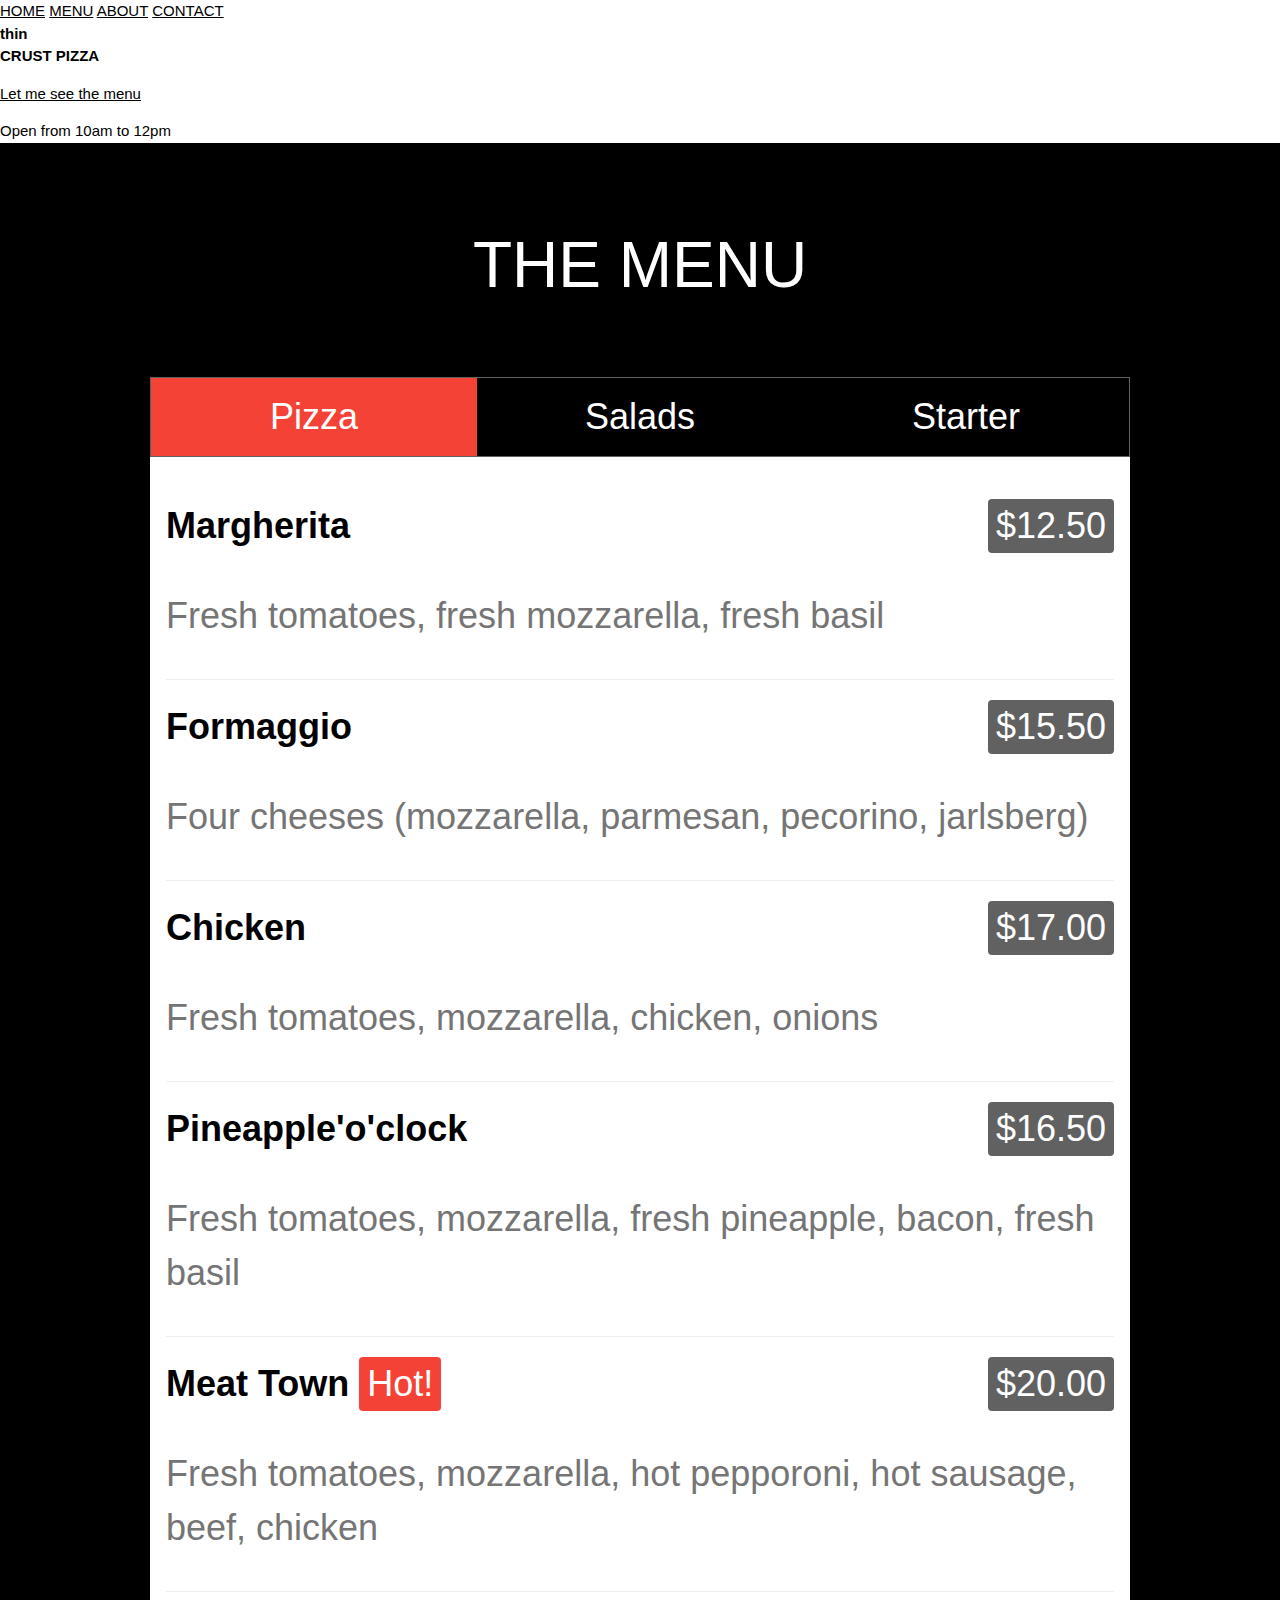
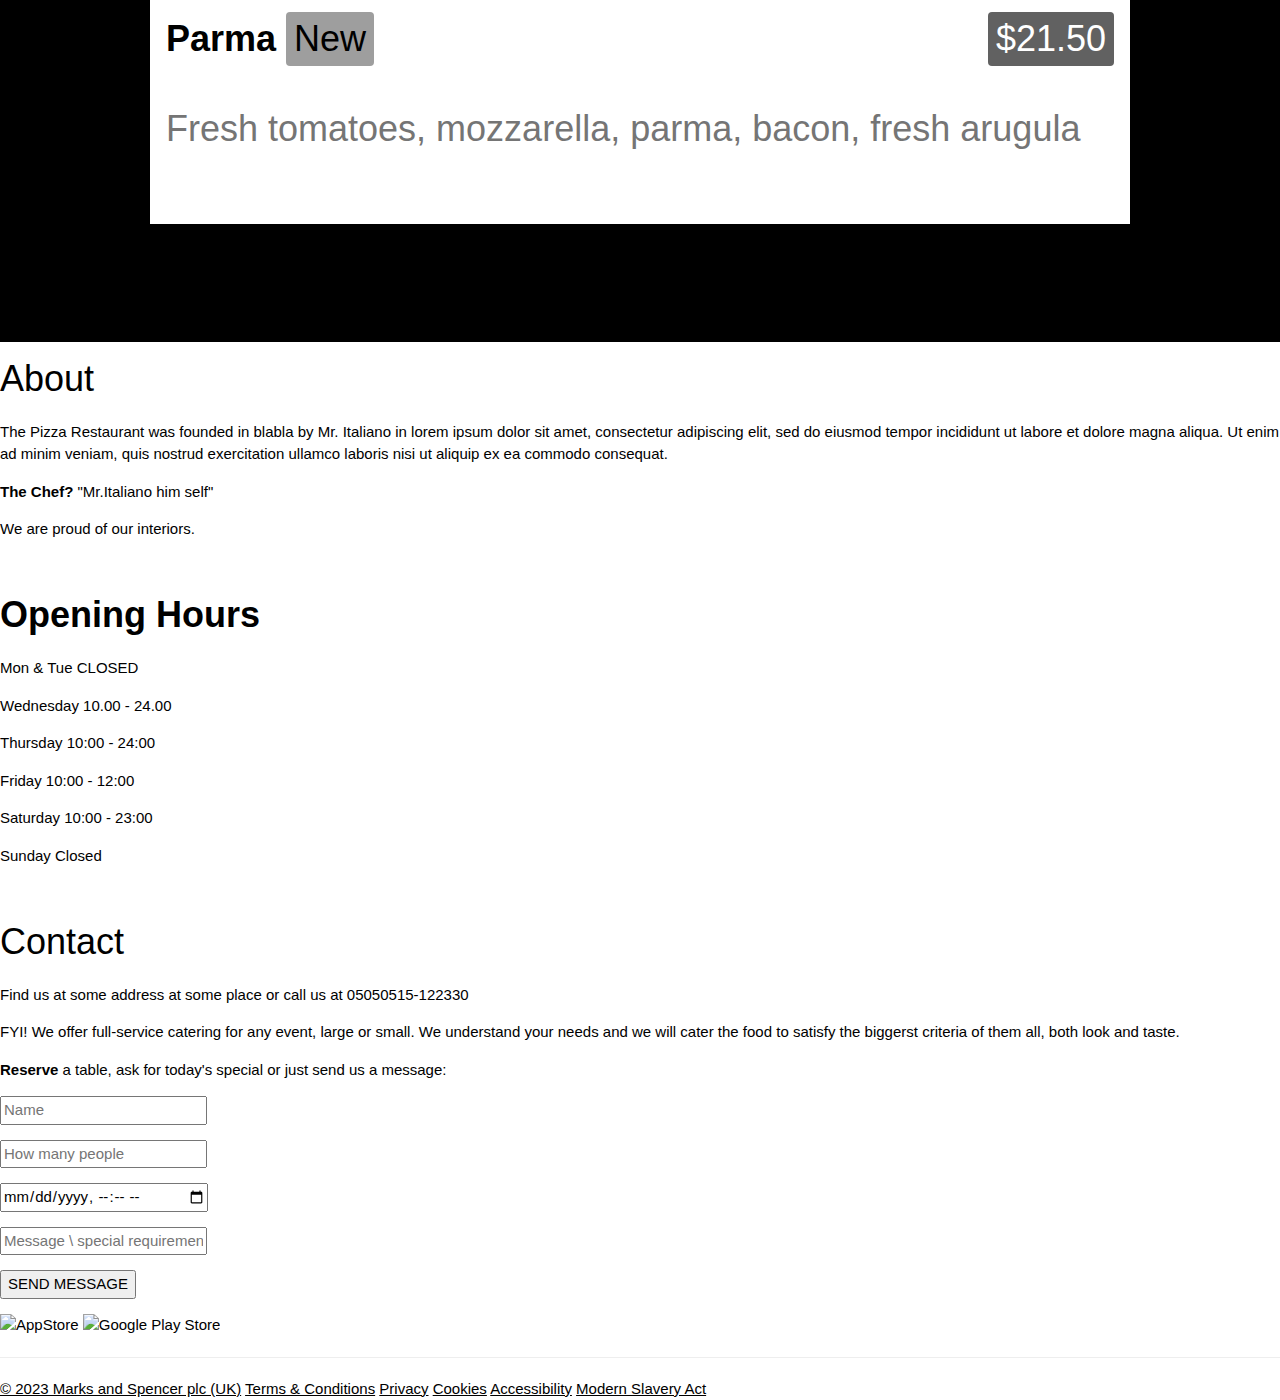
==== page/index.html @ 8e597873 "cam kết đầu tiên" ====
<!DOCTYPE html>
<html lang="en">

<head>
    <meta charset="UTF-8">
    <meta name="viewport" content="width=device-width, initial-scale=1.0">
    <link rel="stylesheet" href="style.css">
    <title>Document</title>
    <link rel="stylesheet" href="https://www.w3schools.com/w3css/4/w3.css">
    <link rel="stylesheet" href="https://cdnjs.cloudflare.com/ajax/libs/animate.css/4.1.1/animate.min.css" >
    <link rel="stylesheet" href="https://cdnjs.cloudflare.com/ajax/libs/font-awesome/6.4.2/css/all.min.css" integrity="sha512-z3gLpd7yknf1YoNbCzqRKc4qyor8gaKU1qmn+CShxbuBusANI9QpRohGBreCFkKxLhei6S9CQXFEbbKuqLg0DA==" crossorigin="anonymous" referrerpolicy="no-referrer">

</head>
  
    <script src="https://cdnjs.cloudflare.com/ajax/libs/jquery/3.7.1/jquery.min.js" integrity="sha512-v2CJ7UaYy4JwqLDIrZUI/4hqeoQieOmAZNXBeQyjo21dadnwR+8ZaIJVT8EE2iyI61OV8e6M8PP2/4hpQINQ/g==" crossorigin="anonymous" referrerpolicy="no-referrer"></script>

    <body>
        <script src="main.js"></script>
        <div class="boxs animate__animated animate__fadeInDown">
            <a href="#" class="nav_item">HOME</a>
            <a href="#menu" class="nav_item">MENU</a>
            <a href="#about" class="nav_item">ABOUT</a>
            <a href="#contact" class="nav_item">CONTACT</a>
        </div>
        <div class="box-slide">

            <div class="box-container">
                <span class="box-slide-container">
                <b>
                    thin
                    <br>
                    CRUST PIZZA
                </b>
            </span>
                <p>
                    <a href="#menu" class="box-menu">Let me see the menu</a>
                </p>
            </div>
            <div class="time-open">
                <span class="time">Open from 10am to 12pm</span>
            </div>

        </div>

        <div class="container">
            <div class="w3-container w3-black w3-padding-64 w3-xxlarge" id="menu">
                <div class="w3-content">

                    <h1 class="w3-center w3-jumbo" style="margin-bottom:64px">THE MENU</h1>
                    <div class="w3-row w3-center w3-border w3-border-dark-grey">
                        <a href="javascript:void(0)" onclick="openMenu(event, 'Pizza');" id="myLink">
                            <div class="w3-col s4 tablink w3-padding-large w3-hover-red w3-red">Pizza</div>
                        </a>
                        <a href="javascript:void(0)" onclick="openMenu(event, 'Pasta');">
                            <div class="w3-col s4 tablink w3-padding-large w3-hover-red">Salads</div>
                        </a>
                        <a href="javascript:void(0)" onclick="openMenu(event, 'Starter');">
                            <div class="w3-col s4 tablink w3-padding-large w3-hover-red">Starter</div>
                        </a>
                    </div>

                    <div id="Pizza" class="w3-container menu w3-padding-32 w3-white" style="display: block;">
                        <h1><b>Margherita</b> <span class="w3-right w3-tag w3-dark-grey w3-round">$12.50</span></h1>
                        <p class="w3-text-grey">Fresh tomatoes, fresh mozzarella, fresh basil</p>
                        <hr>

                        <h1><b>Formaggio</b> <span class="w3-right w3-tag w3-dark-grey w3-round">$15.50</span></h1>
                        <p class="w3-text-grey">Four cheeses (mozzarella, parmesan, pecorino, jarlsberg)</p>
                        <hr>

                        <h1><b>Chicken</b> <span class="w3-right w3-tag w3-dark-grey w3-round">$17.00</span></h1>
                        <p class="w3-text-grey">Fresh tomatoes, mozzarella, chicken, onions</p>
                        <hr>

                        <h1><b>Pineapple'o'clock</b> <span class="w3-right w3-tag w3-dark-grey w3-round">$16.50</span></h1>
                        <p class="w3-text-grey">Fresh tomatoes, mozzarella, fresh pineapple, bacon, fresh basil</p>
                        <hr>

                        <h1><b>Meat Town</b> <span class="w3-tag w3-red w3-round">Hot!</span><span class="w3-right w3-tag w3-dark-grey w3-round">$20.00</span></h1>
                        <p class="w3-text-grey">Fresh tomatoes, mozzarella, hot pepporoni, hot sausage, beef, chicken</p>
                        <hr>

                        <h1><b>Parma</b> <span class="w3-tag w3-grey w3-round">New</span><span class="w3-right w3-tag w3-dark-grey w3-round">$21.50</span></h1>
                        <p class="w3-text-grey">Fresh tomatoes, mozzarella, parma, bacon, fresh arugula</p>
                    </div>

                    <div id="Pasta" class="w3-container menu w3-padding-32 w3-white" style="display: none;">
                        <h1><b>Lasagna</b> <span class="w3-tag w3-grey w3-round">Popular</span> <span class="w3-right w3-tag w3-dark-grey w3-round">$13.50</span></h1>
                        <p class="w3-text-grey">Special sauce, mozzarella, parmesan, ground beef</p>
                        <hr>

                        <h1><b>Ravioli</b> <span class="w3-right w3-tag w3-dark-grey w3-round">$14.50</span></h1>
                        <p class="w3-text-grey">Ravioli filled with cheese</p>
                        <hr>

                        <h1><b>Spaghetti Classica</b> <span class="w3-right w3-tag w3-dark-grey w3-round">$11.00</span></h1>
                        <p class="w3-text-grey">Fresh tomatoes, onions, ground beef</p>
                        <hr>

                        <h1><b>Seafood pasta</b> <span class="w3-right w3-tag w3-dark-grey w3-round">$25.50</span></h1>
                        <p class="w3-text-grey">Salmon, shrimp, lobster, garlic</p>
                    </div>


                    <div id="Starter" class="w3-container menu w3-padding-32 w3-white" style="display: none;">
                        <h1><b>Today's Soup</b> <span class="w3-tag w3-grey w3-round">Seasonal</span><span class="w3-right w3-tag w3-dark-grey w3-round">$5.50</span></h1>
                        <p class="w3-text-grey">Ask the waiter</p>
                        <hr>

                        <h1><b>Bruschetta</b> <span class="w3-right w3-tag w3-dark-grey w3-round">$8.50</span></h1>
                        <p class="w3-text-grey">Bread with pesto, tomatoes, onion, garlic</p>
                        <hr>

                        <h1><b>Garlic bread</b> <span class="w3-right w3-tag w3-dark-grey w3-round">$9.50</span></h1>
                        <p class="w3-text-grey">Grilled ciabatta, garlic butter, onions</p>
                        <hr>

                        <h1><b>Tomozzarella</b> <span class="w3-right w3-tag w3-dark-grey w3-round">$10.50</span></h1>
                        <p class="w3-text-grey">Tomatoes and mozzarella</p>
                    </div><br>

                </div>
            </div>
        </div>
        <div class="about-container">
            <div class="box-about">
                <h1 class="about">About</h1>
                <p>
                    The Pizza Restaurant was founded in blabla by Mr. Italiano in lorem ipsum dolor sit amet, consectetur adipiscing elit, sed do eiusmod tempor incididunt ut labore et dolore magna aliqua. Ut enim ad minim veniam, quis nostrud exercitation ullamco laboris
                    nisi ut aliquip ex ea commodo consequat.
                </p>
                <p>
                    <strong>The Chef?</strong> "Mr.Italiano him self"
                    <img src="./chef.jpg" class="chef" alt="">
                </p>
                <p>We are proud of our interiors.</p>
                <img src="./onepage_restaurant.jpg" class="onepage" alt="">

                <h1>
                    <b>Opening Hours</b>
                </h1>
                <div class="open-container">
                    <div class="box-open">
                        <p>Mon &amp; Tue CLOSED</p>
                        <p>Wednesday 10.00 - 24.00</p>
                        <p>Thursday 10:00 - 24:00</p>
                    </div>
                    <div class="box-open">
                        <p>Friday 10:00 - 12:00</p>
                        <p>Saturday 10:00 - 23:00</p>
                        <p>Sunday Closed</p>
                    </div>
                </div>
            </div>
        </div>
        <img src="./map.jpg" class="map" alt="">
        <div class="contect" id="contact">
            <div class="box-contect">
                <h1 class="contect-container">Contact</h1>
                <p>Find us at some address at some place or call us at 05050515-122330</p>
                <p>
                    <span class="fyi">FYI!</span> We offer full-service catering for any event, large or small. We understand your needs and we will cater the food to satisfy the biggerst criteria of them all, both look and taste.
                </p>
                <p class="reserve">
                    <strong>Reserve</strong> a table, ask for today's special or just send us a message:
                </p>
                <form action="/action_page.php" target="_blank">
                    <p>
                        <input type="text" placeholder="Name" class="information" required name="Name">
                    </p>
                    <p>
                        <input type="number" placeholder="How many people" class="information" required name=".People">
                    </p>
                    <p>
                        <input type="datetime-local" placeholder="Date and time" class="information" required name="date" valune="2020-11-16T20:00">
                    </p>
                    <p>
                        <input type="text" placeholder="Message \ special requirements" class="information" required name="message">
                    </p>
                    <p>
                        <button class="send">SEND MESSAGE</button>
                    </p>

                </form>
            </div>
        </div>
        <div class="footer">
            <div class="footer-top">
                <div class="footer-social">
                    <a href="" class="facebook"><i class="fa-brands fa-facebook-f"></i></a>
                    <a href="" class="twitter"><i class="fa-brands fa-twitter"></i></a>
                    <a href="" class="pinterest"><i class="fa-brands fa-pinterest-p"></i></a>
                    <a href="" class="youtobe"><i class="fa-brands fa-youtube"></i></a>
                    <a href="" class="instargram"><i class="fa-brands fa-instagram"></i></a>
                </div>
                <div class="footer-app">
                    <img loading="lazy" src="https://images.ctfassets.net/prxuf37q3ta2/3rpUtgtonoCrv8PAUf7ytj/44ed2c688722f50d1f9f2c295fb25d06/App-Store.svg" alt="AppStore" width="136" height="40" class="css-4zleql exepuqb0">
                    <img loading="lazy" src="https://images.ctfassets.net/prxuf37q3ta2/6I7ZeDpWu8FChWR1jBsfFL/52bd9fadb3fe09c462d5479673eb76bb/GooglePlay-Store.svg" alt="Google Play Store" width="136" height="40" class="css-4zleql exepuqb0">
                </div>

            </div>
            <hr />
            <div class="footer-bottom">
                <a class="footer-bottom__item" href="">© 2023 Marks and Spencer plc (UK)</a>
                <a class="footer-bottom__item" href="">Terms & Conditions</a>
                <a class="footer-bottom__item" href="">Privacy</a>
                <a class="footer-bottom__item" href="">Cookies</a>
                <a class="footer-bottom__item" href="">Accessibility</a>
                <a class="footer-bottom__item" href="">Modern Slavery Act</a>

            </div>

        </div>

        <a id="button"></a>
    </body>

    <script src="https://cdnjs.cloudflare.com/ajax/libs/jquery/3.7.1/jquery.min.js" integrity="sha512-v2CJ7UaYy4JwqLDIrZUI/4hqeoQieOmAZNXBeQyjo21dadnwR+8ZaIJVT8EE2iyI61OV8e6M8PP2/4hpQINQ/g==" crossorigin="anonymous" referrerpolicy="no-referrer"></script>
    <script src="./main.js"></script>

</html>
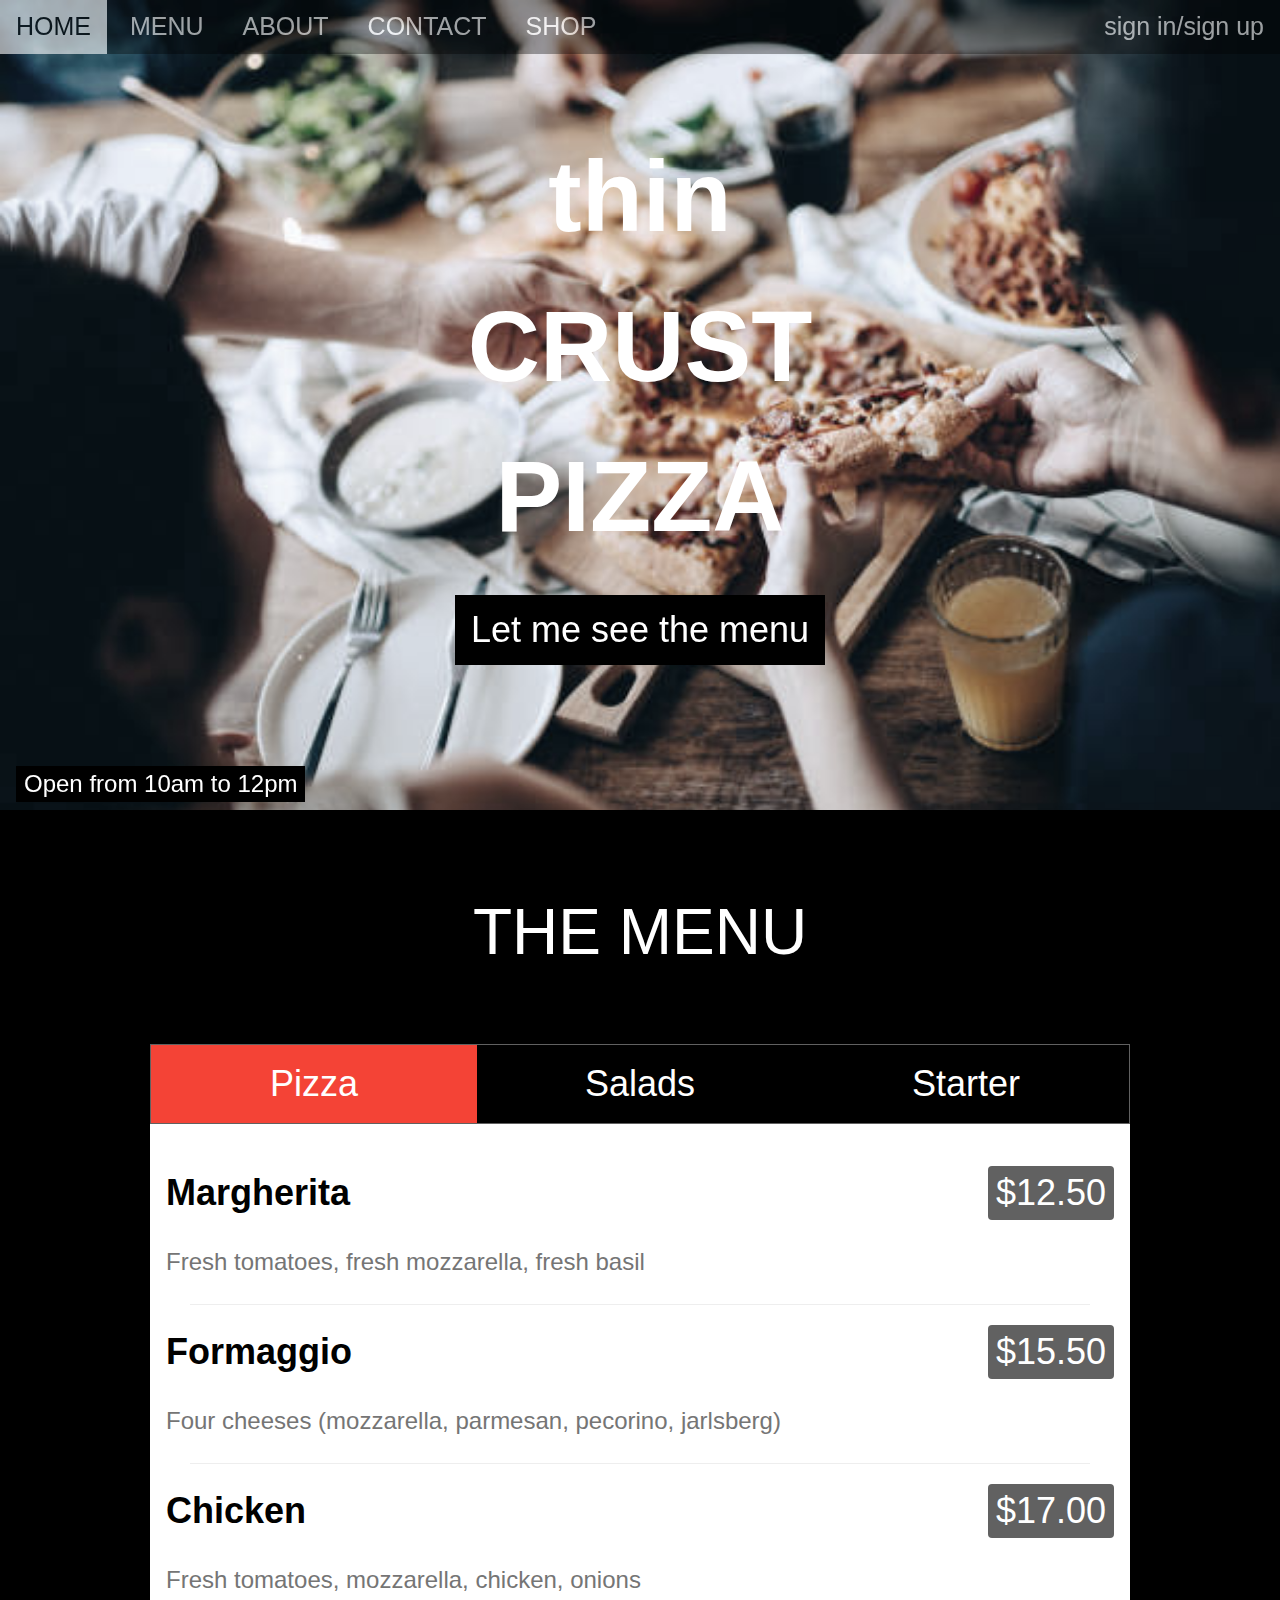
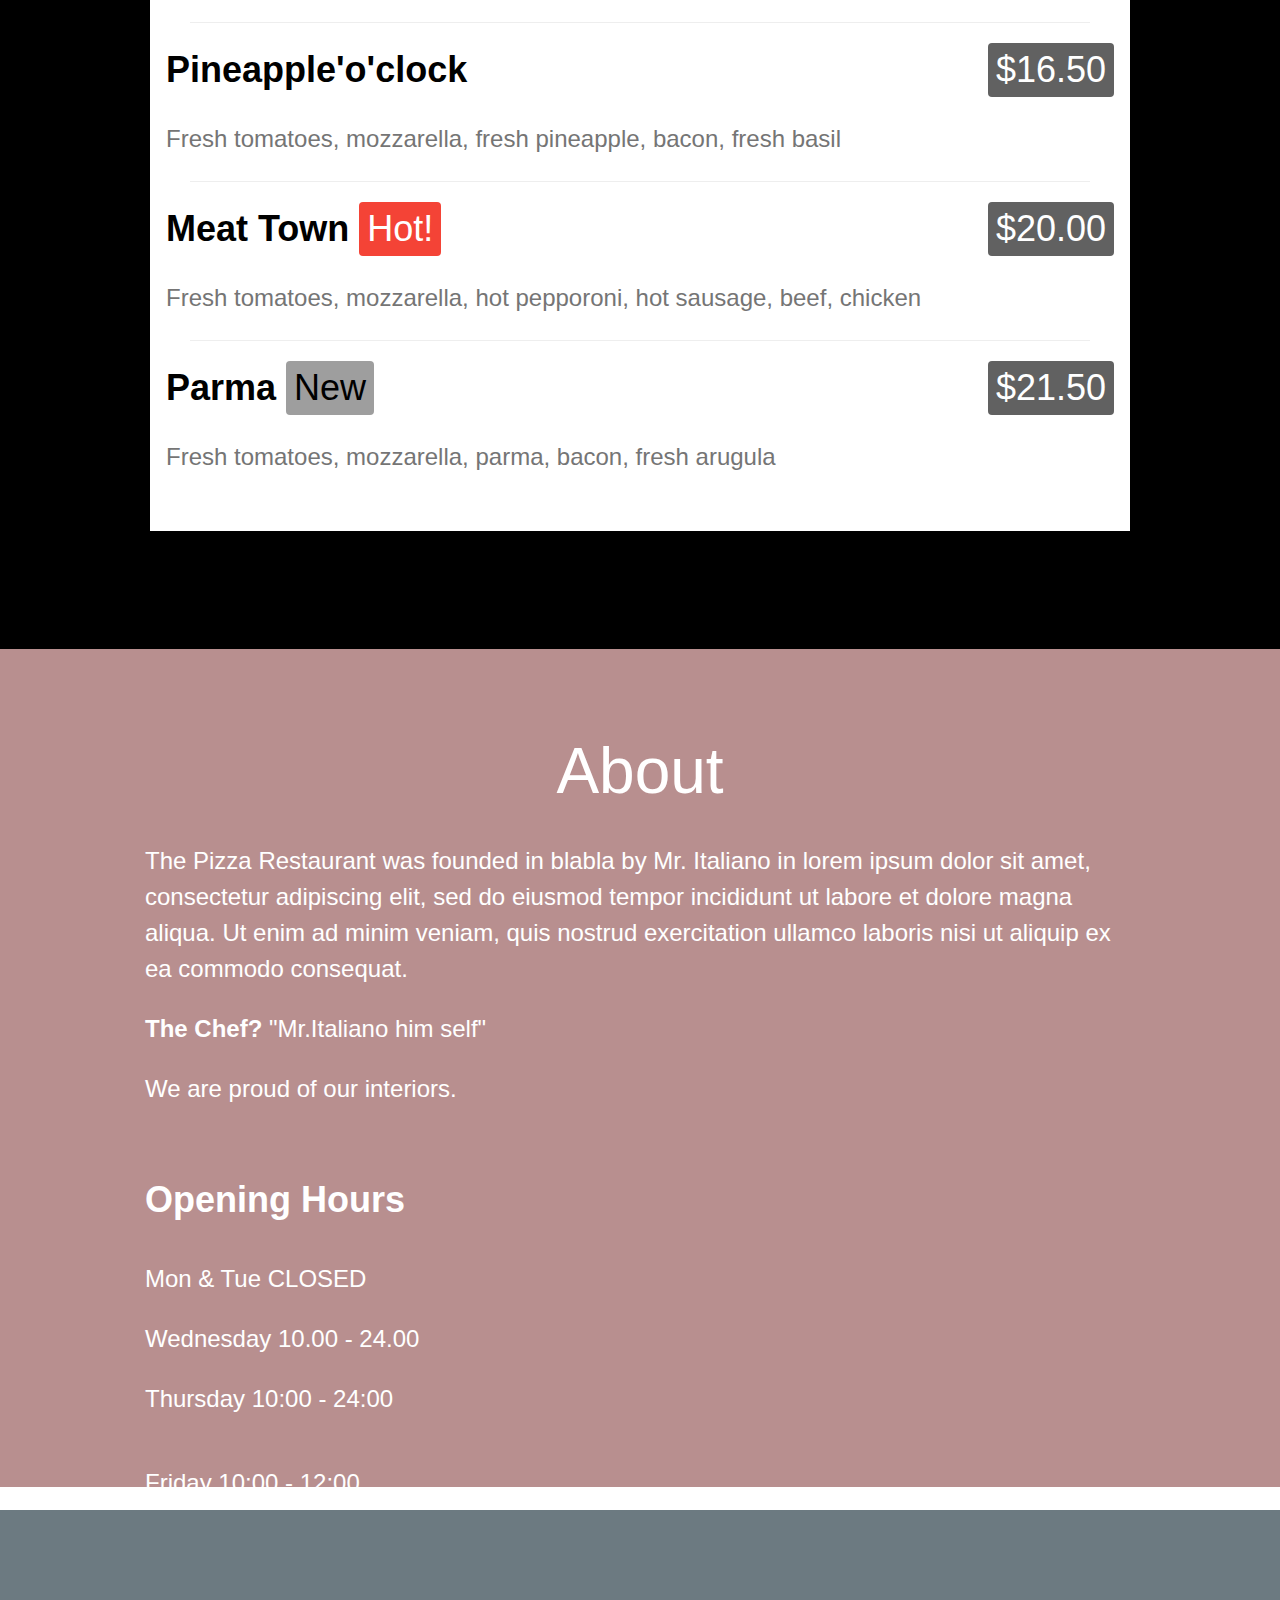
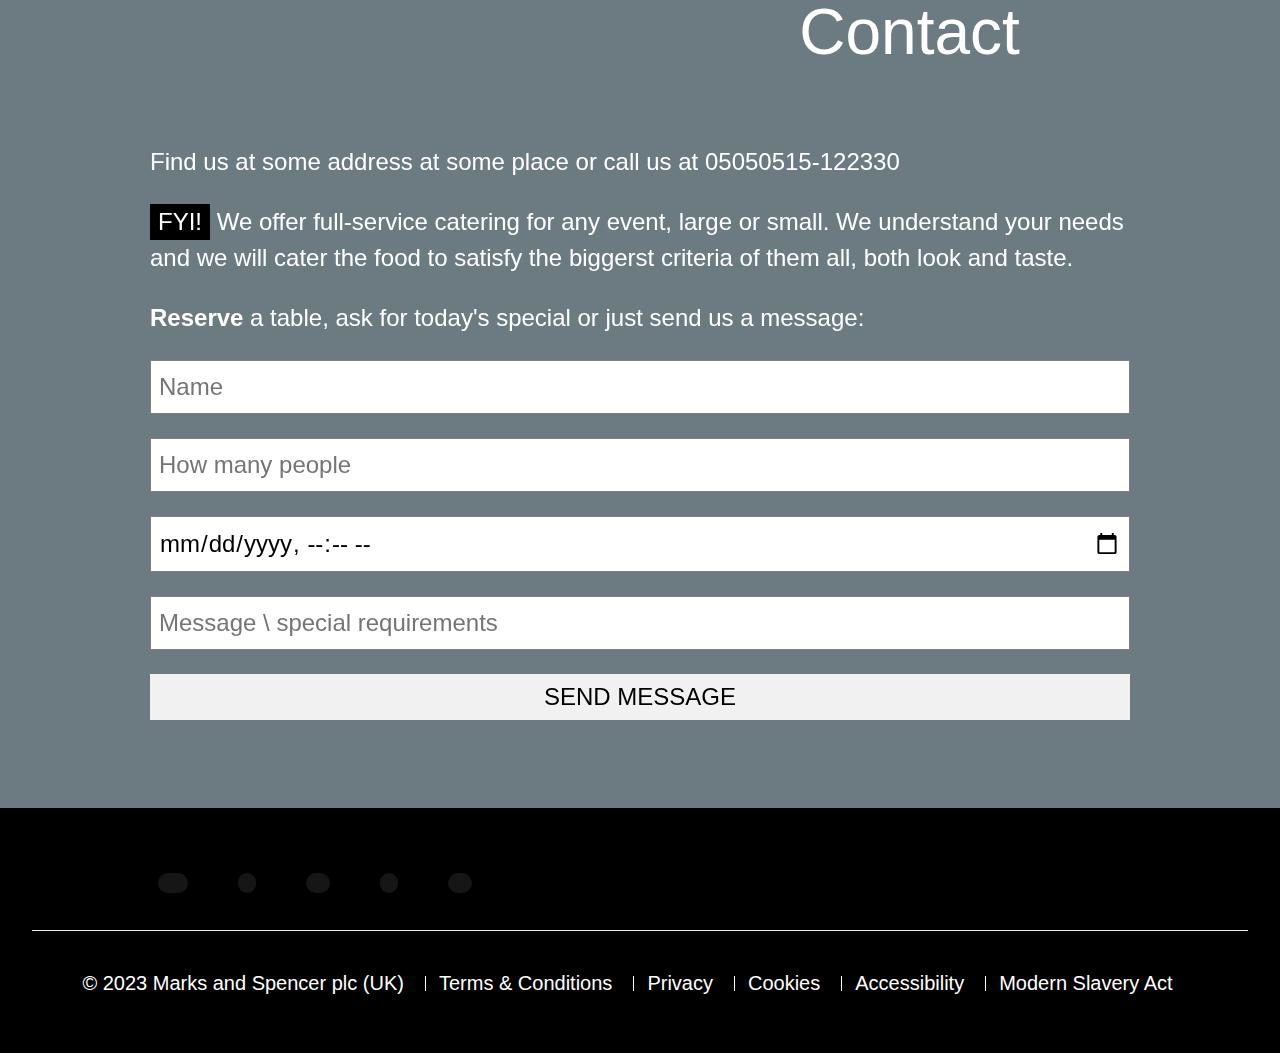
==== commit 9dec8ba1: "first-commit" ====
--- a/page/index.html
+++ b/page/index.html
@@ -4,218 +4,247 @@
 <head>
     <meta charset="UTF-8">
     <meta name="viewport" content="width=device-width, initial-scale=1.0">
-    <link rel="stylesheet" href="style.css">
+    <link rel="stylesheet" href="../css/style.css">
     <title>Document</title>
     <link rel="stylesheet" href="https://www.w3schools.com/w3css/4/w3.css">
-    <link rel="stylesheet" href="https://cdnjs.cloudflare.com/ajax/libs/animate.css/4.1.1/animate.min.css" >
-    <link rel="stylesheet" href="https://cdnjs.cloudflare.com/ajax/libs/font-awesome/6.4.2/css/all.min.css" integrity="sha512-z3gLpd7yknf1YoNbCzqRKc4qyor8gaKU1qmn+CShxbuBusANI9QpRohGBreCFkKxLhei6S9CQXFEbbKuqLg0DA==" crossorigin="anonymous" referrerpolicy="no-referrer">
-
+    <link rel="stylesheet" href="https://cdnjs.cloudflare.com/ajax/libs/animate.css/4.1.1/animate.min.css">
+    <link rel="stylesheet" href="https://cdnjs.cloudflare.com/ajax/libs/font-awesome/6.4.2/css/all.min.css"
+        integrity="sha512-z3gLpd7yknf1YoNbCzqRKc4qyor8gaKU1qmn+CShxbuBusANI9QpRohGBreCFkKxLhei6S9CQXFEbbKuqLg0DA=="
+        crossorigin="anonymous" referrerpolicy="no-referrer">
+    <link rel="stylesheet" href="style.css">
 </head>
-  
-    <script src="https://cdnjs.cloudflare.com/ajax/libs/jquery/3.7.1/jquery.min.js" integrity="sha512-v2CJ7UaYy4JwqLDIrZUI/4hqeoQieOmAZNXBeQyjo21dadnwR+8ZaIJVT8EE2iyI61OV8e6M8PP2/4hpQINQ/g==" crossorigin="anonymous" referrerpolicy="no-referrer"></script>
-
-    <body>
-        <script src="main.js"></script>
-        <div class="boxs animate__animated animate__fadeInDown">
+
+<script src="../js/main.js" src="https://cdnjs.cloudflare.com/ajax/libs/jquery/3.7.1/jquery.min.js"
+    integrity="sha512-v2CJ7UaYy4JwqLDIrZUI/4hqeoQieOmAZNXBeQyjo21dadnwR+8ZaIJVT8EE2iyI61OV8e6M8PP2/4hpQINQ/g=="
+    crossorigin="anonymous" referrerpolicy="no-referrer"></script>
+
+
+<body>
+    <script src="main.js"></script>
+    <div class="boxs animate__animated animate__fadeInDown">
+        <div>
             <a href="#" class="nav_item">HOME</a>
             <a href="#menu" class="nav_item">MENU</a>
             <a href="#about" class="nav_item">ABOUT</a>
             <a href="#contact" class="nav_item">CONTACT</a>
-        </div>
-        <div class="box-slide">
-
-            <div class="box-container">
-                <span class="box-slide-container">
+            <a href="#shop" class="nav_item">SHOP</a>
+        </div>
+        <div class="login">
+            <a id="login" href="#" class="nav_item">sign in/sign up</a>
+
+        </div>
+
+    </div>
+    <div class="box-slide">
+
+        <div class="box-container">
+            <span class="box-slide-container">
                 <b>
                     thin
                     <br>
                     CRUST PIZZA
                 </b>
             </span>
-                <p>
-                    <a href="#menu" class="box-menu">Let me see the menu</a>
-                </p>
-            </div>
-            <div class="time-open">
-                <span class="time">Open from 10am to 12pm</span>
-            </div>
-
-        </div>
-
-        <div class="container">
-            <div class="w3-container w3-black w3-padding-64 w3-xxlarge" id="menu">
-                <div class="w3-content">
-
-                    <h1 class="w3-center w3-jumbo" style="margin-bottom:64px">THE MENU</h1>
-                    <div class="w3-row w3-center w3-border w3-border-dark-grey">
-                        <a href="javascript:void(0)" onclick="openMenu(event, 'Pizza');" id="myLink">
-                            <div class="w3-col s4 tablink w3-padding-large w3-hover-red w3-red">Pizza</div>
-                        </a>
-                        <a href="javascript:void(0)" onclick="openMenu(event, 'Pasta');">
-                            <div class="w3-col s4 tablink w3-padding-large w3-hover-red">Salads</div>
-                        </a>
-                        <a href="javascript:void(0)" onclick="openMenu(event, 'Starter');">
-                            <div class="w3-col s4 tablink w3-padding-large w3-hover-red">Starter</div>
-                        </a>
-                    </div>
-
-                    <div id="Pizza" class="w3-container menu w3-padding-32 w3-white" style="display: block;">
-                        <h1><b>Margherita</b> <span class="w3-right w3-tag w3-dark-grey w3-round">$12.50</span></h1>
-                        <p class="w3-text-grey">Fresh tomatoes, fresh mozzarella, fresh basil</p>
-                        <hr>
-
-                        <h1><b>Formaggio</b> <span class="w3-right w3-tag w3-dark-grey w3-round">$15.50</span></h1>
-                        <p class="w3-text-grey">Four cheeses (mozzarella, parmesan, pecorino, jarlsberg)</p>
-                        <hr>
-
-                        <h1><b>Chicken</b> <span class="w3-right w3-tag w3-dark-grey w3-round">$17.00</span></h1>
-                        <p class="w3-text-grey">Fresh tomatoes, mozzarella, chicken, onions</p>
-                        <hr>
-
-                        <h1><b>Pineapple'o'clock</b> <span class="w3-right w3-tag w3-dark-grey w3-round">$16.50</span></h1>
-                        <p class="w3-text-grey">Fresh tomatoes, mozzarella, fresh pineapple, bacon, fresh basil</p>
-                        <hr>
-
-                        <h1><b>Meat Town</b> <span class="w3-tag w3-red w3-round">Hot!</span><span class="w3-right w3-tag w3-dark-grey w3-round">$20.00</span></h1>
-                        <p class="w3-text-grey">Fresh tomatoes, mozzarella, hot pepporoni, hot sausage, beef, chicken</p>
-                        <hr>
-
-                        <h1><b>Parma</b> <span class="w3-tag w3-grey w3-round">New</span><span class="w3-right w3-tag w3-dark-grey w3-round">$21.50</span></h1>
-                        <p class="w3-text-grey">Fresh tomatoes, mozzarella, parma, bacon, fresh arugula</p>
-                    </div>
-
-                    <div id="Pasta" class="w3-container menu w3-padding-32 w3-white" style="display: none;">
-                        <h1><b>Lasagna</b> <span class="w3-tag w3-grey w3-round">Popular</span> <span class="w3-right w3-tag w3-dark-grey w3-round">$13.50</span></h1>
-                        <p class="w3-text-grey">Special sauce, mozzarella, parmesan, ground beef</p>
-                        <hr>
-
-                        <h1><b>Ravioli</b> <span class="w3-right w3-tag w3-dark-grey w3-round">$14.50</span></h1>
-                        <p class="w3-text-grey">Ravioli filled with cheese</p>
-                        <hr>
-
-                        <h1><b>Spaghetti Classica</b> <span class="w3-right w3-tag w3-dark-grey w3-round">$11.00</span></h1>
-                        <p class="w3-text-grey">Fresh tomatoes, onions, ground beef</p>
-                        <hr>
-
-                        <h1><b>Seafood pasta</b> <span class="w3-right w3-tag w3-dark-grey w3-round">$25.50</span></h1>
-                        <p class="w3-text-grey">Salmon, shrimp, lobster, garlic</p>
-                    </div>
-
-
-                    <div id="Starter" class="w3-container menu w3-padding-32 w3-white" style="display: none;">
-                        <h1><b>Today's Soup</b> <span class="w3-tag w3-grey w3-round">Seasonal</span><span class="w3-right w3-tag w3-dark-grey w3-round">$5.50</span></h1>
-                        <p class="w3-text-grey">Ask the waiter</p>
-                        <hr>
-
-                        <h1><b>Bruschetta</b> <span class="w3-right w3-tag w3-dark-grey w3-round">$8.50</span></h1>
-                        <p class="w3-text-grey">Bread with pesto, tomatoes, onion, garlic</p>
-                        <hr>
-
-                        <h1><b>Garlic bread</b> <span class="w3-right w3-tag w3-dark-grey w3-round">$9.50</span></h1>
-                        <p class="w3-text-grey">Grilled ciabatta, garlic butter, onions</p>
-                        <hr>
-
-                        <h1><b>Tomozzarella</b> <span class="w3-right w3-tag w3-dark-grey w3-round">$10.50</span></h1>
-                        <p class="w3-text-grey">Tomatoes and mozzarella</p>
-                    </div><br>
-
-                </div>
-            </div>
-        </div>
-        <div class="about-container">
-            <div class="box-about">
-                <h1 class="about">About</h1>
-                <p>
-                    The Pizza Restaurant was founded in blabla by Mr. Italiano in lorem ipsum dolor sit amet, consectetur adipiscing elit, sed do eiusmod tempor incididunt ut labore et dolore magna aliqua. Ut enim ad minim veniam, quis nostrud exercitation ullamco laboris
-                    nisi ut aliquip ex ea commodo consequat.
-                </p>
-                <p>
-                    <strong>The Chef?</strong> "Mr.Italiano him self"
-                    <img src="./chef.jpg" class="chef" alt="">
-                </p>
-                <p>We are proud of our interiors.</p>
-                <img src="./onepage_restaurant.jpg" class="onepage" alt="">
-
-                <h1>
-                    <b>Opening Hours</b>
-                </h1>
-                <div class="open-container">
-                    <div class="box-open">
-                        <p>Mon &amp; Tue CLOSED</p>
-                        <p>Wednesday 10.00 - 24.00</p>
-                        <p>Thursday 10:00 - 24:00</p>
-                    </div>
-                    <div class="box-open">
-                        <p>Friday 10:00 - 12:00</p>
-                        <p>Saturday 10:00 - 23:00</p>
-                        <p>Sunday Closed</p>
-                    </div>
-                </div>
-            </div>
-        </div>
-        <img src="./map.jpg" class="map" alt="">
-        <div class="contect" id="contact">
-            <div class="box-contect">
-                <h1 class="contect-container">Contact</h1>
-                <p>Find us at some address at some place or call us at 05050515-122330</p>
-                <p>
-                    <span class="fyi">FYI!</span> We offer full-service catering for any event, large or small. We understand your needs and we will cater the food to satisfy the biggerst criteria of them all, both look and taste.
-                </p>
-                <p class="reserve">
-                    <strong>Reserve</strong> a table, ask for today's special or just send us a message:
-                </p>
-                <form action="/action_page.php" target="_blank">
-                    <p>
-                        <input type="text" placeholder="Name" class="information" required name="Name">
-                    </p>
-                    <p>
-                        <input type="number" placeholder="How many people" class="information" required name=".People">
-                    </p>
-                    <p>
-                        <input type="datetime-local" placeholder="Date and time" class="information" required name="date" valune="2020-11-16T20:00">
-                    </p>
-                    <p>
-                        <input type="text" placeholder="Message \ special requirements" class="information" required name="message">
-                    </p>
-                    <p>
-                        <button class="send">SEND MESSAGE</button>
-                    </p>
-
-                </form>
-            </div>
-        </div>
-        <div class="footer">
-            <div class="footer-top">
-                <div class="footer-social">
-                    <a href="" class="facebook"><i class="fa-brands fa-facebook-f"></i></a>
-                    <a href="" class="twitter"><i class="fa-brands fa-twitter"></i></a>
-                    <a href="" class="pinterest"><i class="fa-brands fa-pinterest-p"></i></a>
-                    <a href="" class="youtobe"><i class="fa-brands fa-youtube"></i></a>
-                    <a href="" class="instargram"><i class="fa-brands fa-instagram"></i></a>
-                </div>
-                <div class="footer-app">
-                    <img loading="lazy" src="https://images.ctfassets.net/prxuf37q3ta2/3rpUtgtonoCrv8PAUf7ytj/44ed2c688722f50d1f9f2c295fb25d06/App-Store.svg" alt="AppStore" width="136" height="40" class="css-4zleql exepuqb0">
-                    <img loading="lazy" src="https://images.ctfassets.net/prxuf37q3ta2/6I7ZeDpWu8FChWR1jBsfFL/52bd9fadb3fe09c462d5479673eb76bb/GooglePlay-Store.svg" alt="Google Play Store" width="136" height="40" class="css-4zleql exepuqb0">
-                </div>
-
-            </div>
-            <hr />
-            <div class="footer-bottom">
-                <a class="footer-bottom__item" href="">© 2023 Marks and Spencer plc (UK)</a>
-                <a class="footer-bottom__item" href="">Terms & Conditions</a>
-                <a class="footer-bottom__item" href="">Privacy</a>
-                <a class="footer-bottom__item" href="">Cookies</a>
-                <a class="footer-bottom__item" href="">Accessibility</a>
-                <a class="footer-bottom__item" href="">Modern Slavery Act</a>
-
-            </div>
-
-        </div>
-
-        <a id="button"></a>
-    </body>
-
-    <script src="https://cdnjs.cloudflare.com/ajax/libs/jquery/3.7.1/jquery.min.js" integrity="sha512-v2CJ7UaYy4JwqLDIrZUI/4hqeoQieOmAZNXBeQyjo21dadnwR+8ZaIJVT8EE2iyI61OV8e6M8PP2/4hpQINQ/g==" crossorigin="anonymous" referrerpolicy="no-referrer"></script>
-    <script src="./main.js"></script>
+            <p>
+                <a href="#menu" class="box-menu">Let me see the menu</a>
+            </p>
+        </div>
+        <div class="time-open">
+            <span class="time">Open from 10am to 12pm</span>
+        </div>
+
+    </div>
+
+    <div class="container">
+        <div class="w3-container w3-black w3-padding-64 w3-xxlarge" id="menu">
+            <div class="w3-content">
+
+                <h1 class="w3-center w3-jumbo" style="margin-bottom:64px">THE MENU</h1>
+                <div class="w3-row w3-center w3-border w3-border-dark-grey">
+                    <a href="javascript:void(0)" onclick="openMenu(event, 'Pizza');" id="myLink">
+                        <div class="w3-col s4 tablink w3-padding-large w3-hover-red w3-red">Pizza</div>
+                    </a>
+                    <a href="javascript:void(0)" onclick="openMenu(event, 'Pasta');">
+                        <div class="w3-col s4 tablink w3-padding-large w3-hover-red">Salads</div>
+                    </a>
+                    <a href="javascript:void(0)" onclick="openMenu(event, 'Starter');">
+                        <div class="w3-col s4 tablink w3-padding-large w3-hover-red">Starter</div>
+                    </a>
+                </div>
+
+                <div id="Pizza" class="w3-container menu w3-padding-32 w3-white" style="display: block;">
+                    <h1><b>Margherita</b> <span class="w3-right w3-tag w3-dark-grey w3-round">$12.50</span></h1>
+                    <p class="w3-text-grey">Fresh tomatoes, fresh mozzarella, fresh basil</p>
+                    <hr>
+
+                    <h1><b>Formaggio</b> <span class="w3-right w3-tag w3-dark-grey w3-round">$15.50</span></h1>
+                    <p class="w3-text-grey">Four cheeses (mozzarella, parmesan, pecorino, jarlsberg)</p>
+                    <hr>
+
+                    <h1><b>Chicken</b> <span class="w3-right w3-tag w3-dark-grey w3-round">$17.00</span></h1>
+                    <p class="w3-text-grey">Fresh tomatoes, mozzarella, chicken, onions</p>
+                    <hr>
+
+                    <h1><b>Pineapple'o'clock</b> <span class="w3-right w3-tag w3-dark-grey w3-round">$16.50</span></h1>
+                    <p class="w3-text-grey">Fresh tomatoes, mozzarella, fresh pineapple, bacon, fresh basil</p>
+                    <hr>
+
+                    <h1><b>Meat Town</b> <span class="w3-tag w3-red w3-round">Hot!</span><span
+                            class="w3-right w3-tag w3-dark-grey w3-round">$20.00</span></h1>
+                    <p class="w3-text-grey">Fresh tomatoes, mozzarella, hot pepporoni, hot sausage, beef, chicken</p>
+                    <hr>
+
+                    <h1><b>Parma</b> <span class="w3-tag w3-grey w3-round">New</span><span
+                            class="w3-right w3-tag w3-dark-grey w3-round">$21.50</span></h1>
+                    <p class="w3-text-grey">Fresh tomatoes, mozzarella, parma, bacon, fresh arugula</p>
+                </div>
+
+                <div id="Pasta" class="w3-container menu w3-padding-32 w3-white" style="display: none;">
+                    <h1><b>Lasagna</b> <span class="w3-tag w3-grey w3-round">Popular</span> <span
+                            class="w3-right w3-tag w3-dark-grey w3-round">$13.50</span></h1>
+                    <p class="w3-text-grey">Special sauce, mozzarella, parmesan, ground beef</p>
+                    <hr>
+
+                    <h1><b>Ravioli</b> <span class="w3-right w3-tag w3-dark-grey w3-round">$14.50</span></h1>
+                    <p class="w3-text-grey">Ravioli filled with cheese</p>
+                    <hr>
+
+                    <h1><b>Spaghetti Classica</b> <span class="w3-right w3-tag w3-dark-grey w3-round">$11.00</span></h1>
+                    <p class="w3-text-grey">Fresh tomatoes, onions, ground beef</p>
+                    <hr>
+
+                    <h1><b>Seafood pasta</b> <span class="w3-right w3-tag w3-dark-grey w3-round">$25.50</span></h1>
+                    <p class="w3-text-grey">Salmon, shrimp, lobster, garlic</p>
+                </div>
+
+
+                <div id="Starter" class="w3-container menu w3-padding-32 w3-white" style="display: none;">
+                    <h1><b>Today's Soup</b> <span class="w3-tag w3-grey w3-round">Seasonal</span><span
+                            class="w3-right w3-tag w3-dark-grey w3-round">$5.50</span></h1>
+                    <p class="w3-text-grey">Ask the waiter</p>
+                    <hr>
+
+                    <h1><b>Bruschetta</b> <span class="w3-right w3-tag w3-dark-grey w3-round">$8.50</span></h1>
+                    <p class="w3-text-grey">Bread with pesto, tomatoes, onion, garlic</p>
+                    <hr>
+
+                    <h1><b>Garlic bread</b> <span class="w3-right w3-tag w3-dark-grey w3-round">$9.50</span></h1>
+                    <p class="w3-text-grey">Grilled ciabatta, garlic butter, onions</p>
+                    <hr>
+
+                    <h1><b>Tomozzarella</b> <span class="w3-right w3-tag w3-dark-grey w3-round">$10.50</span></h1>
+                    <p class="w3-text-grey">Tomatoes and mozzarella</p>
+                </div><br>
+
+            </div>
+        </div>
+    </div>
+    <div class="about-container">
+        <div class="box-about">
+            <h1 class="about">About</h1>
+            <p>
+                The Pizza Restaurant was founded in blabla by Mr. Italiano in lorem ipsum dolor sit amet, consectetur
+                adipiscing elit, sed do eiusmod tempor incididunt ut labore et dolore magna aliqua. Ut enim ad minim
+                veniam, quis nostrud exercitation ullamco laboris
+                nisi ut aliquip ex ea commodo consequat.
+            </p>
+            <p>
+                <strong>The Chef?</strong> "Mr.Italiano him self"
+                <img src="./chef.jpg" class="chef" alt="">
+            </p>
+            <p>We are proud of our interiors.</p>
+            <img src="./onepage_restaurant.jpg" class="onepage" alt="">
+
+            <h1>
+                <b>Opening Hours</b>
+            </h1>
+            <div class="open-container">
+                <div class="box-open">
+                    <p>Mon &amp; Tue CLOSED</p>
+                    <p>Wednesday 10.00 - 24.00</p>
+                    <p>Thursday 10:00 - 24:00</p>
+                </div>
+                <div class="box-open">
+                    <p>Friday 10:00 - 12:00</p>
+                    <p>Saturday 10:00 - 23:00</p>
+                    <p>Sunday Closed</p>
+                </div>
+            </div>
+        </div>
+    </div>
+    <img src="./map.jpg" class="map" alt="">
+    <div class="contect" id="contact">
+        <div class="box-contect">
+            <h1 class="contect-container">Contact</h1>
+            <p>Find us at some address at some place or call us at 05050515-122330</p>
+            <p>
+                <span class="fyi">FYI!</span> We offer full-service catering for any event, large or small. We
+                understand your needs and we will cater the food to satisfy the biggerst criteria of them all, both look
+                and taste.
+            </p>
+            <p class="reserve">
+                <strong>Reserve</strong> a table, ask for today's special or just send us a message:
+            </p>
+            <form action="/action_page.php" target="_blank">
+                <p>
+                    <input type="text" placeholder="Name" class="information" required name="Name">
+                </p>
+                <p>
+                    <input type="number" placeholder="How many people" class="information" required name=".People">
+                </p>
+                <p>
+                    <input type="datetime-local" placeholder="Date and time" class="information" required name="date"
+                        valune="2020-11-16T20:00">
+                </p>
+                <p>
+                    <input type="text" placeholder="Message \ special requirements" class="information" required
+                        name="message">
+                </p>
+                <p>
+                    <button class="send">SEND MESSAGE</button>
+                </p>
+
+            </form>
+        </div>
+    </div>
+    <div class="footer">
+        <div class="footer-top">
+            <div class="footer-social">
+                <a href="" class="facebook"><i class="fa-brands fa-facebook-f"></i></a>
+                <a href="" class="twitter"><i class="fa-brands fa-twitter"></i></a>
+                <a href="" class="pinterest"><i class="fa-brands fa-pinterest-p"></i></a>
+                <a href="" class="youtobe"><i class="fa-brands fa-youtube"></i></a>
+                <a href="" class="instargram"><i class="fa-brands fa-instagram"></i></a>
+            </div>
+            <div class="footer-app">
+                <img loading="lazy"
+                    src="https://images.ctfassets.net/prxuf37q3ta2/3rpUtgtonoCrv8PAUf7ytj/44ed2c688722f50d1f9f2c295fb25d06/App-Store.svg"
+                    alt="AppStore" width="136" height="40" class="css-4zleql exepuqb0">
+                <img loading="lazy"
+                    src="https://images.ctfassets.net/prxuf37q3ta2/6I7ZeDpWu8FChWR1jBsfFL/52bd9fadb3fe09c462d5479673eb76bb/GooglePlay-Store.svg"
+                    alt="Google Play Store" width="136" height="40" class="css-4zleql exepuqb0">
+            </div>
+
+        </div>
+        <hr />
+        <div class="footer-bottom">
+            <a class="footer-bottom__item" href="">© 2023 Marks and Spencer plc (UK)</a>
+            <a class="footer-bottom__item" href="">Terms & Conditions</a>
+            <a class="footer-bottom__item" href="">Privacy</a>
+            <a class="footer-bottom__item" href="">Cookies</a>
+            <a class="footer-bottom__item" href="">Accessibility</a>
+            <a class="footer-bottom__item" href="">Modern Slavery Act</a>
+
+        </div>
+
+    </div>
+
+    <a id="button"></a>
+</body>
+
+<script src="https://cdnjs.cloudflare.com/ajax/libs/jquery/3.7.1/jquery.min.js"
+    integrity="sha512-v2CJ7UaYy4JwqLDIrZUI/4hqeoQieOmAZNXBeQyjo21dadnwR+8ZaIJVT8EE2iyI61OV8e6M8PP2/4hpQINQ/g=="
+    crossorigin="anonymous" referrerpolicy="no-referrer"></script>
+<script src="../js/main.js"></script>
 
 </html>--- a/css/style.css
+++ b/css/style.css
@@ -0,0 +1,429 @@
+@font-face {
+    font-family: 'Amatic SC';
+    font-style: normal;
+    font-weight: 400;
+    src: url(https://fonts.gstatic.com/s/amaticsc/v26/TUZyzwprpvBS1izr_vOEDuSfQZQ.woff2) format('woff2');
+    unicode-range: U+0301, U+0400-045F, U+0490-0491, U+04B0-04B1, U+2116;
+}
+
+
+/* hebrew */
+
+@font-face {
+    font-family: 'Amatic SC';
+    font-style: normal;
+    font-weight: 400;
+    src: url(https://fonts.gstatic.com/s/amaticsc/v26/TUZyzwprpvBS1izr_vOECOSfQZQ.woff2) format('woff2');
+    unicode-range: U+0590-05FF, U+200C-2010, U+20AA, U+25CC, U+FB1D-FB4F;
+}
+
+
+/* vietnamese */
+
+@font-face {
+    font-family: 'Amatic SC';
+    font-style: normal;
+    font-weight: 400;
+    src: url(https://fonts.gstatic.com/s/amaticsc/v26/TUZyzwprpvBS1izr_vOEBeSfQZQ.woff2) format('woff2');
+    unicode-range: U+0102-0103, U+0110-0111, U+0128-0129, U+0168-0169, U+01A0-01A1, U+01AF-01B0, U+0300-0301, U+0303-0304, U+0308-0309, U+0323, U+0329, U+1EA0-1EF9, U+20AB;
+}
+
+
+/* latin-ext */
+
+@font-face {
+    font-family: 'Amatic SC';
+    font-style: normal;
+    font-weight: 400;
+    src: url(https://fonts.gstatic.com/s/amaticsc/v26/TUZyzwprpvBS1izr_vOEBOSfQZQ.woff2) format('woff2');
+    unicode-range: U+0100-02AF, U+0304, U+0308, U+0329, U+1E00-1E9F, U+1EF2-1EFF, U+2020, U+20A0-20AB, U+20AD-20CF, U+2113, U+2C60-2C7F, U+A720-A7FF;
+}
+
+
+/* latin */
+
+@font-face {
+    font-family: 'Amatic SC';
+    font-style: normal;
+    font-weight: 400;
+    src: url(https://fonts.gstatic.com/s/amaticsc/v26/TUZyzwprpvBS1izr_vOECuSf.woff2) format('woff2');
+    unicode-range: U+0000-00FF, U+0131, U+0152-0153, U+02BB-02BC, U+02C6, U+02DA, U+02DC, U+0304, U+0308, U+0329, U+2000-206F, U+2074, U+20AC, U+2122, U+2191, U+2193, U+2212, U+2215, U+FEFF, U+FFFD;
+}
+
+body {
+    height: 100%;
+    font-size: 15px;
+    font-family: "Amatic SC", sans-serif;
+    line-height: 1.5;
+}
+
+.nav_item {
+    padding: 8px 16px;
+    width: auto;
+    border: none;
+    display: block;
+    outline: 0;
+    white-space: normal;
+    text-decoration: none;
+    color: white;
+    /* background-color: black; */
+    text-align: center;
+    display: inline-block;
+}
+
+.boxs {
+    color: white;
+    background-color: black;
+    width: 100%;
+    font-size: 20px;
+    opacity: 0.6;
+    position: fixed;
+    left: 0;
+    right: 0;
+    top: 0;
+    z-index: 1;
+}
+
+.nav_item:hover {
+    color: black;
+    background-color: white;
+}
+
+.time-open {
+    display: block;
+    padding: 8px 16px;
+    position: absolute;
+    bottom: 0;
+}
+
+.time {
+    font-size: 24px;
+    background-color: black;
+    color: white;
+    display: inline-block;
+    padding-left: 8px;
+    padding-right: 8px;
+    text-align: center;
+}
+
+.box-slide {
+    position: relative;
+    background-image: url(../img/istockphoto-1343561122-612x612.jpg);
+    background-repeat: no-repeat;
+    background-size: cover;
+    height: 90vh;
+    display: block;
+    filter: grayscale(50%);
+}
+
+
+/* .box-container {
+    text-align: center;
+    position: absolute;
+    top: 12%;
+    left: 26%;
+} */
+
+.box-container {
+    text-align: center;
+    position: absolute;
+    top: 50%;
+    left: 50%;
+    transform: translate(-50%, -50%);
+}
+
+.box-slide-container {
+    font-size: 100px;
+    color: white;
+}
+
+b {
+    font-weight: bolder;
+}
+
+.box-menu {
+    color: white;
+    background-color: black;
+    font-size: 36px;
+    border: none;
+    display: inline-block;
+    padding: 8px 16px;
+    vertical-align: middle;
+    overflow: hidden;
+    text-decoration: none;
+    text-align: center;
+    cursor: pointer;
+    white-space: nowrap
+}
+
+.container {
+    background-color: black;
+}
+
+.order {
+    color: white;
+    background-color: black;
+}
+
+.the_menu {
+    color: white;
+    background-color: black;
+    text-align: center;
+}
+
+.the-menu {
+    border: 1px solid gray;
+    text-align: center;
+    color: white;
+    font-size: 36px;
+    background-color: black;
+    border-color: gray;
+    padding: 12px 24px;
+    display: flex;
+    justify-content: space-around;
+    width: 920px;
+    margin: auto;
+}
+
+.about-container {
+    color: white;
+    background-color: rgba(107, 22, 22, 0.481);
+    padding-top: 64px;
+    padding-bottom: 250px;
+    font-size: 16px;
+}
+
+.box-about {
+    max-width: 990px;
+    margin-left: auto;
+    margin-right: auto;
+}
+
+.about {
+    font-size: 64px;
+    text-align: center;
+}
+
+.chef {
+    width: 150px;
+    border-radius: 50%;
+    float: right;
+}
+
+.onepage {
+    width: 100%;
+    margin-top: 16px;
+    margin-bottom: 16px;
+}
+
+.box-open {
+    float: left;
+    margin-right: 300px;
+}
+
+.map {
+    width: 100%;
+    max-width: 100%;
+    height: auto;
+    filter: grayscale(75%);
+}
+
+.contect {
+    color: white;
+    background-color: #607d8b;
+    padding-top: 64px;
+    padding-bottom: 64px;
+    font-size: 24px;
+    filter: grayscale(50%);
+}
+
+.box-contect {
+    max-width: 980px;
+    margin-left: auto;
+    margin-right: auto;
+    font-size: 16px;
+}
+
+.contect-container {
+    margin-bottom: 64px;
+    text-align: center;
+    font-size: 64px;
+}
+
+.fyi {
+    background-color: black;
+    color: white;
+    display: inline-block;
+    padding-left: 8px;
+    padding-right: 8px;
+    text-align: center;
+}
+
+.reserve {
+    font-size: 26px;
+}
+
+.information {
+    padding-top: 16px;
+    padding-bottom: 16px;
+    border: 1px solid gray;
+    padding: 8px;
+    display: block;
+    width: 100%;
+}
+
+.send {
+    width: 100%;
+    color: #000;
+    background-color: #f1f1f1;
+    border: none;
+    padding: 5px;
+    cursor: pointer;
+}
+
+.footer {
+    color: white;
+    background-color: black;
+    text-align: center;
+    padding-top: 48px;
+    padding-bottom: 48px;
+    font-size: 36px;
+}
+
+* {
+    font-family: "Amatic SC", sans-serif !important;
+}
+
+p {
+    font-size: 24px !important;
+}
+
+.boxs {
+    background-color: #00000096;
+    font-size: 25px;
+}
+
+
+/*  button back to top*/
+
+#button {
+    display: inline-block;
+    background-color: #d8d5d5;
+    width: 50px;
+    height: 50px;
+    border: 1px solid #bfbbbb;
+    text-align: center;
+    border-radius: 10px;
+    position: fixed;
+    bottom: 145px;
+    right: 30px;
+    transition: background-color .3s, opacity .5s, visibility .5s;
+    opacity: 0;
+    visibility: hidden;
+    z-index: 1000;
+}
+
+#button::after {
+    content: "\f077";
+    font-family: FontAwesome;
+    font-weight: normal;
+    font-style: normal;
+    font-size: 1em;
+    line-height: 50px;
+    color: #fff;
+}
+
+#button:hover {
+    cursor: pointer;
+    background-color: #9f9c9c;
+}
+
+#button:active {
+    background-color: #9f9e9e;
+}
+
+#button.show {
+    opacity: 1;
+    visibility: visible;
+}
+
+
+/* footer */
+
+.fa-brands {
+    font-family: "Font Awesome 6 Brands" !important;
+    font-size: 24px;
+}
+
+.footer-top {
+    display: flex;
+    justify-content: space-around;
+    align-items: center;
+}
+
+.footer-social {
+    display: flex;
+}
+
+.footer-social a {
+    background: #161616;
+    padding: 9px 7px;
+    display: flex;
+    justify-content: center;
+    align-items: center;
+    border-radius: 50px;
+    cursor: pointer;
+    text-decoration: none;
+    margin-right: 50px;
+}
+
+.footer-social .facebook {
+    padding: 9px 15px;
+}
+
+.footer-social .twitter {
+    padding: 9px 9px;
+}
+
+.footer-social .pinterest {
+    padding: 9px 12px;
+}
+
+.footer-social .youtobe {
+    padding: 10px 9px;
+}
+
+.footer-social .instargram {
+    padding: 10px 12px;
+}
+
+hr {
+    width: 95%;
+    margin: 20px auto !important;
+}
+
+.footer-bottom__item {
+    font-size: 20px;
+    text-decoration: none;
+    position: relative;
+    margin-right: 25px;
+}
+
+.footer-bottom__item:not(:first-child)::before {
+    content: '';
+    width: 0.0625rem;
+    height: 1rem;
+    position: absolute;
+    left: -14px;
+    top: 0.3rem;
+    border-right: 1px solid #ffffff;
+}
+
+.login {
+    flex: 1;
+    text-align: end;
+}
+
+.boxs {
+    display: flex;
+}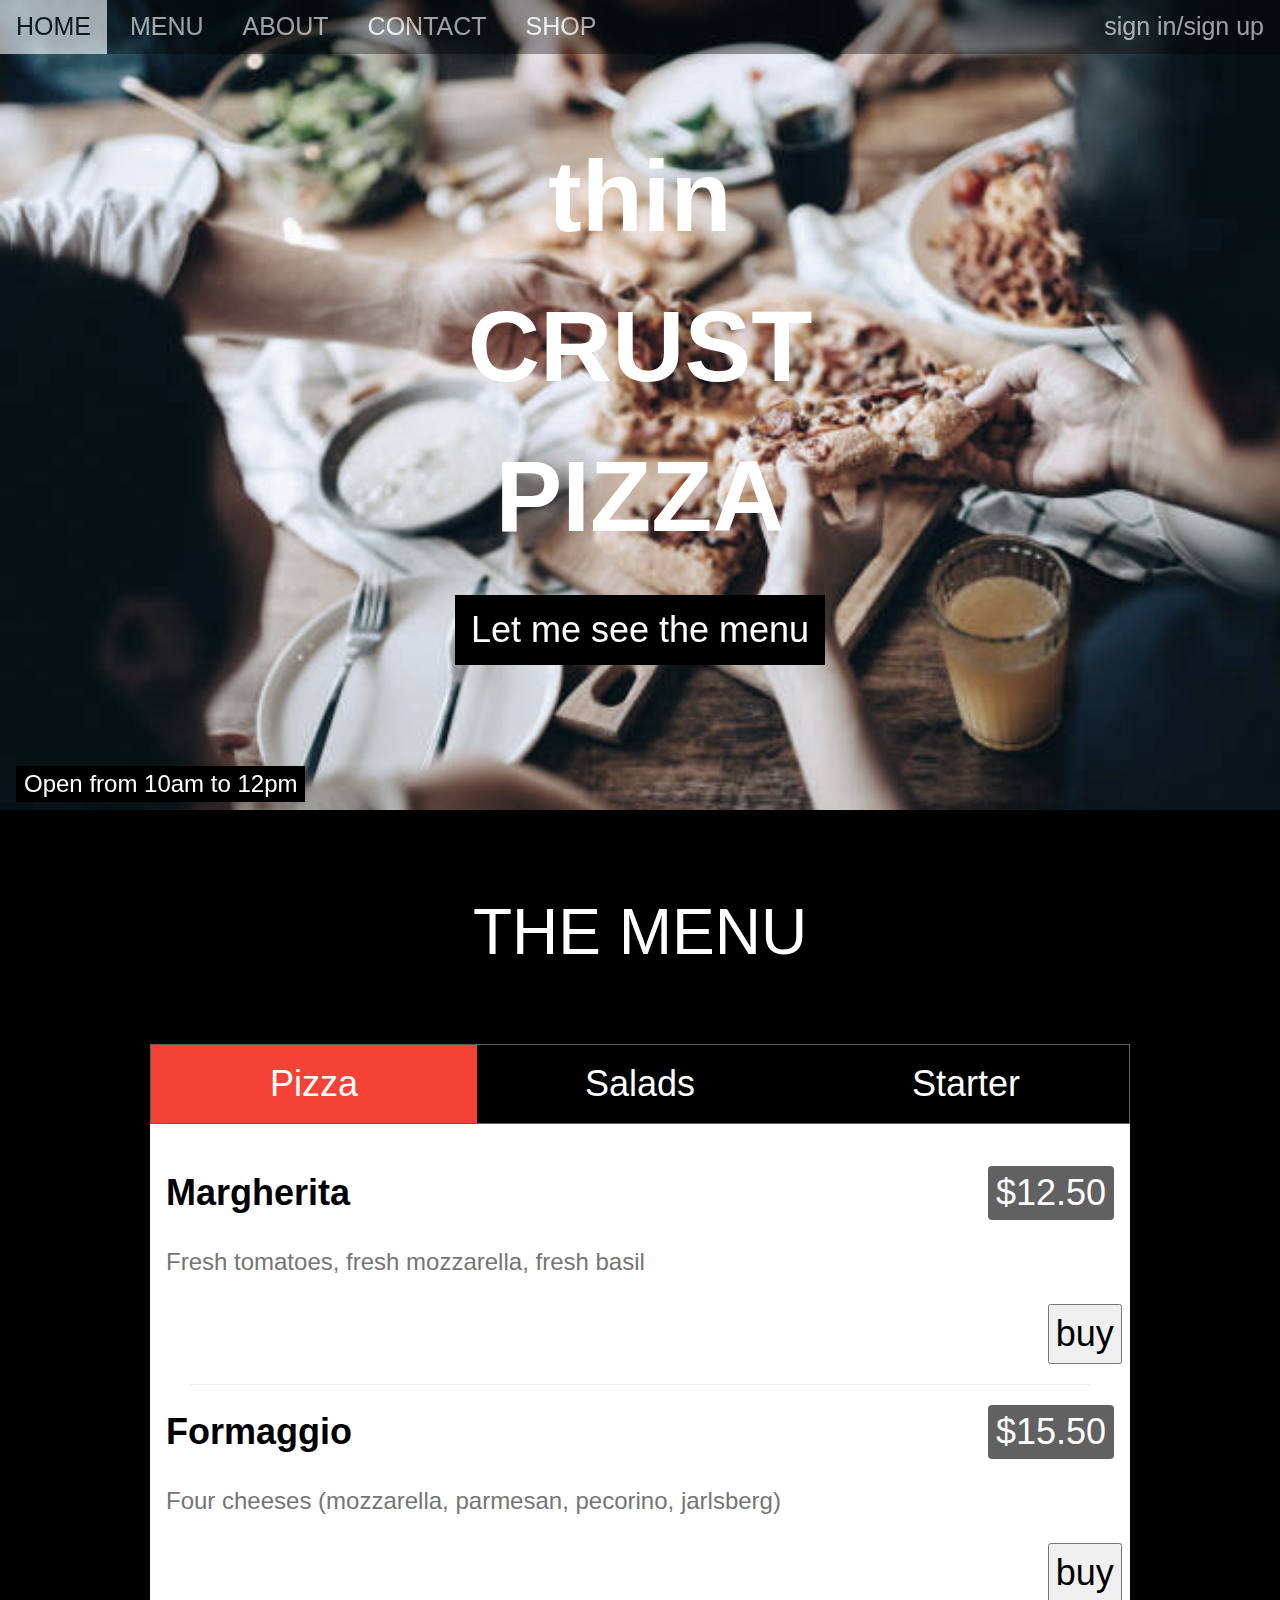
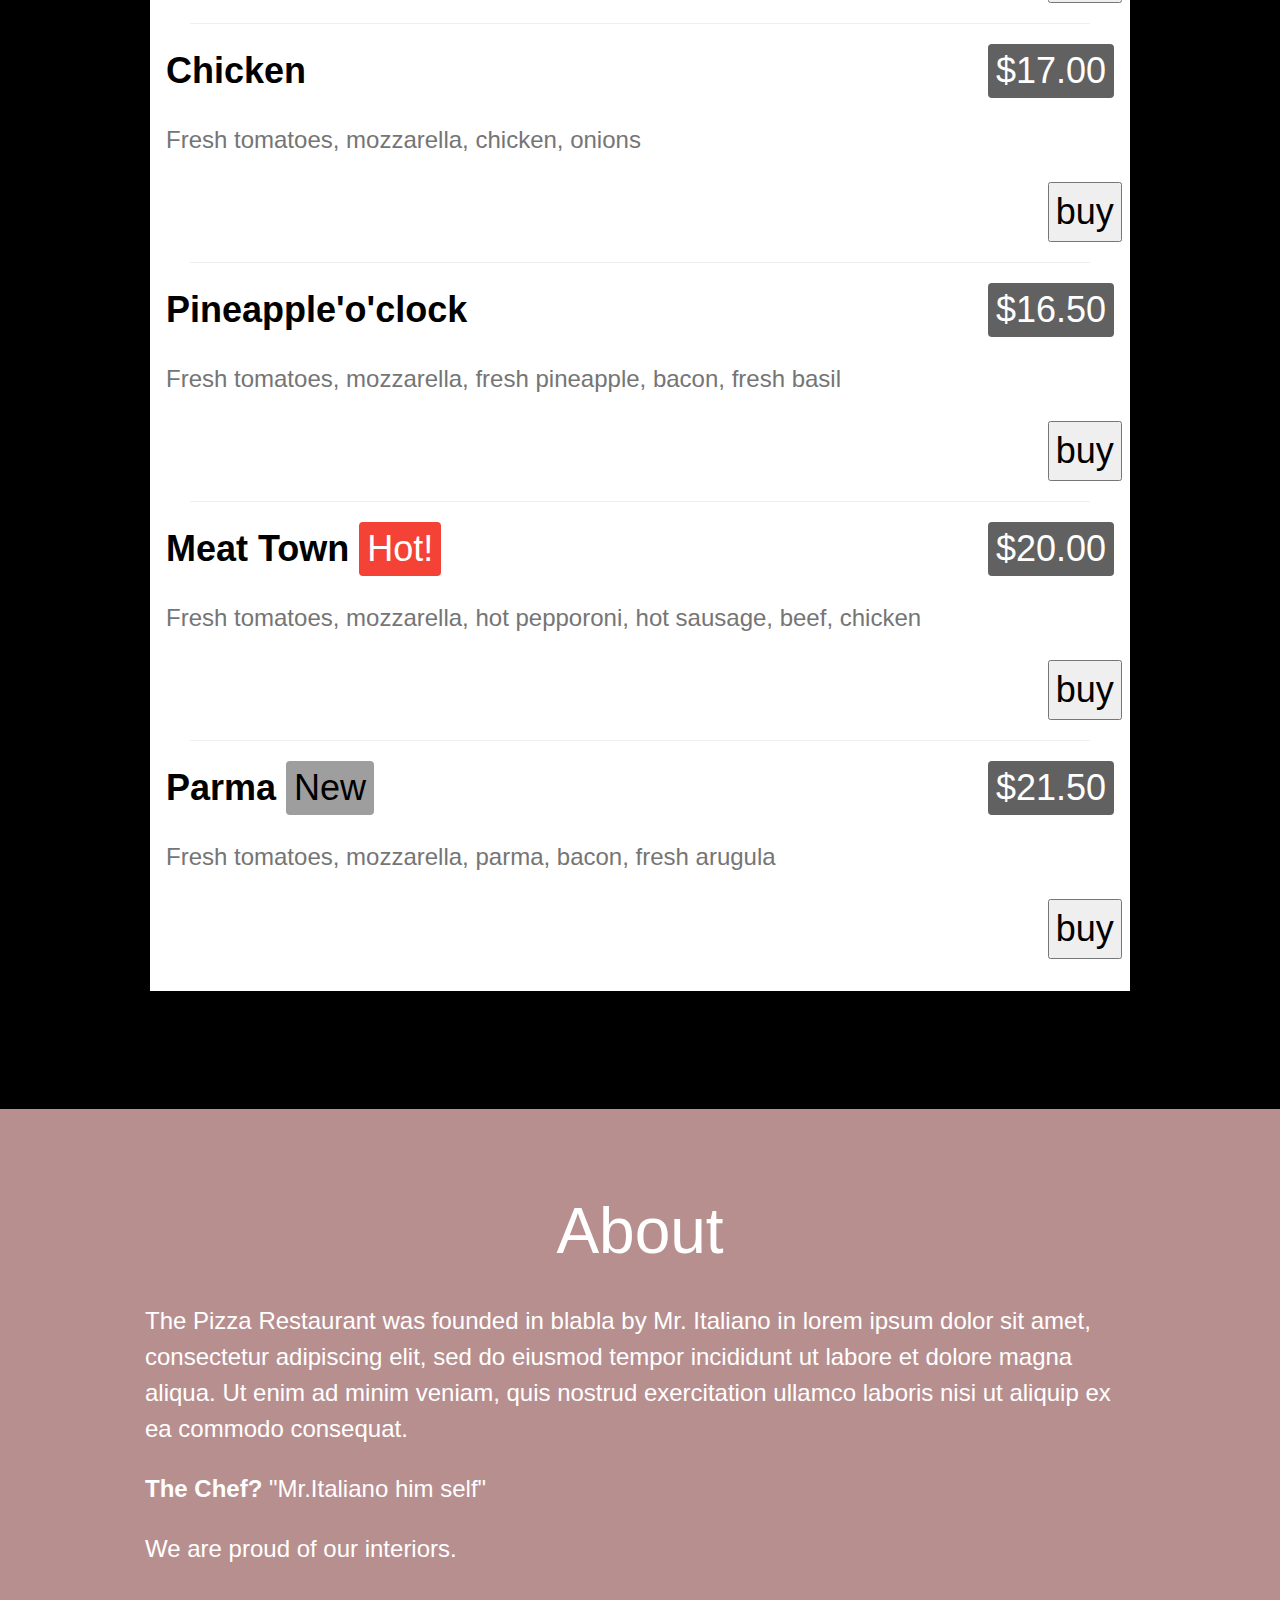
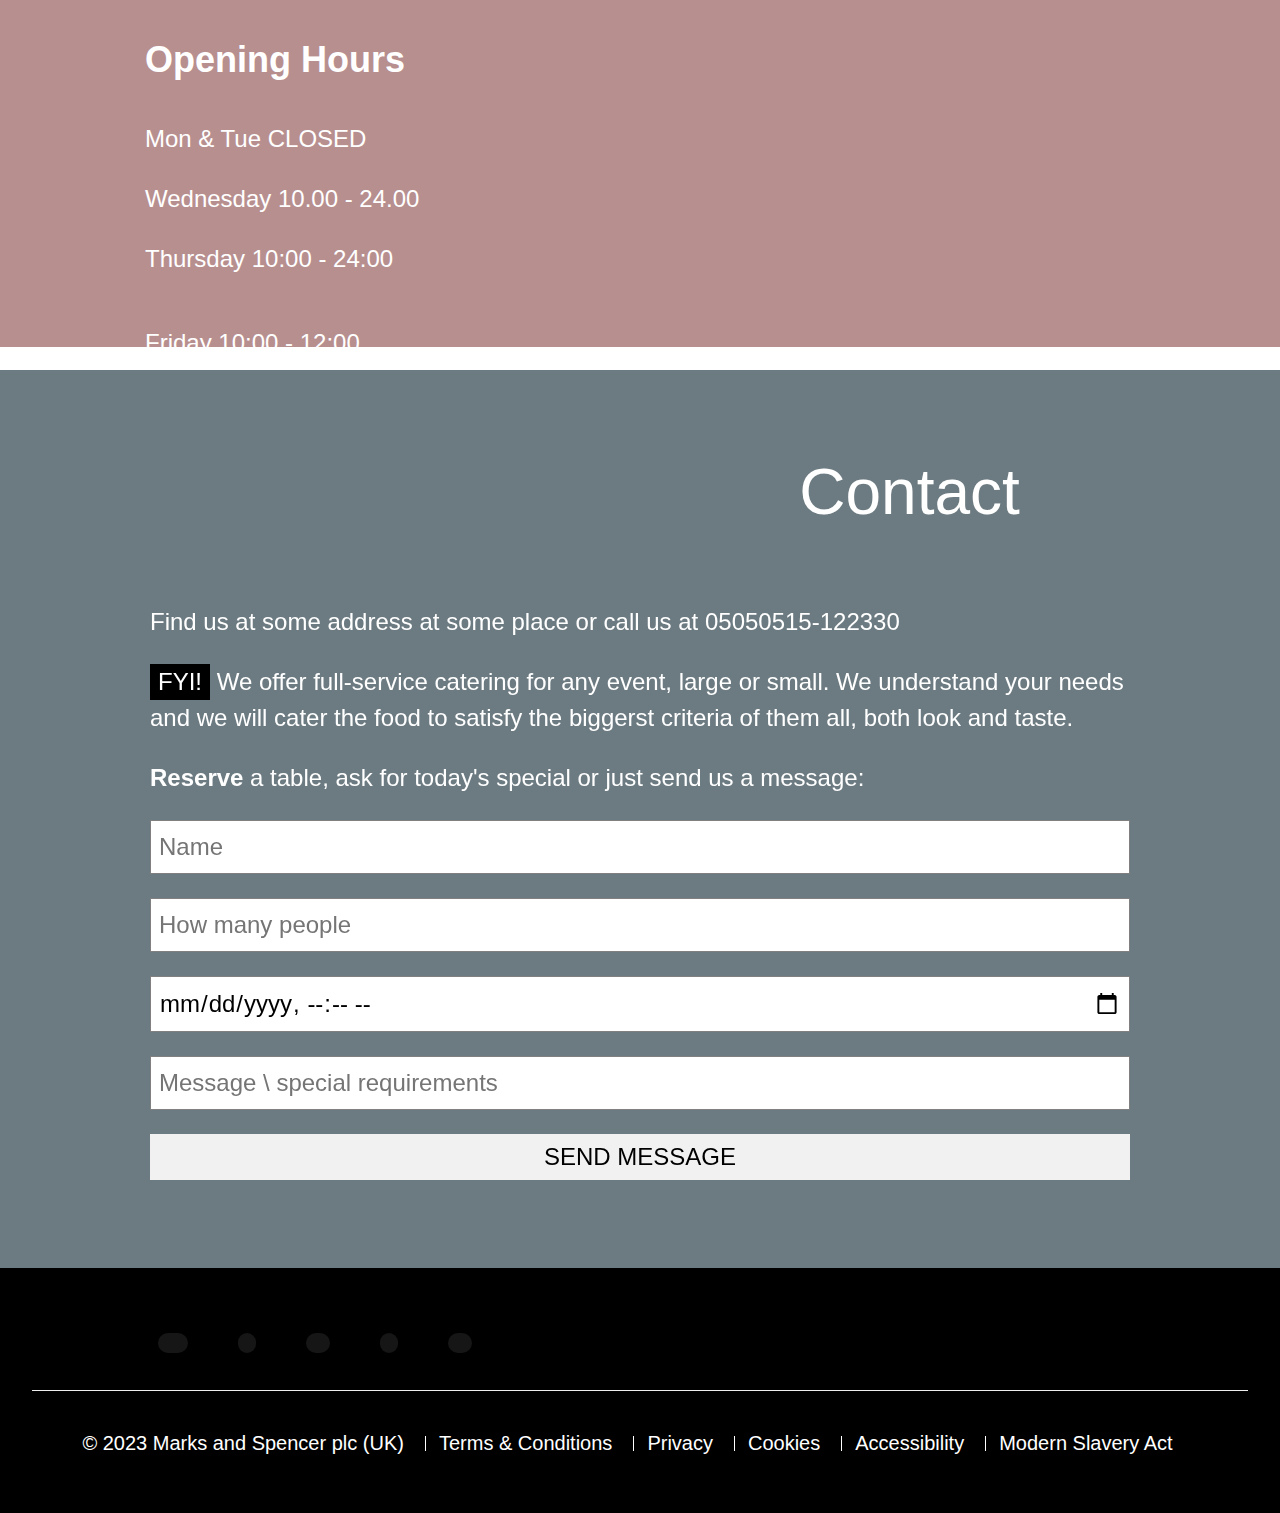
==== commit d0a23965: "done" ====
--- a/page/index.html
+++ b/page/index.html
@@ -75,46 +75,57 @@
                 <div id="Pizza" class="w3-container menu w3-padding-32 w3-white" style="display: block;">
                     <h1><b>Margherita</b> <span class="w3-right w3-tag w3-dark-grey w3-round">$12.50</span></h1>
                     <p class="w3-text-grey">Fresh tomatoes, fresh mozzarella, fresh basil</p>
+                    <button class="buy">buy</button>
                     <hr>
 
                     <h1><b>Formaggio</b> <span class="w3-right w3-tag w3-dark-grey w3-round">$15.50</span></h1>
                     <p class="w3-text-grey">Four cheeses (mozzarella, parmesan, pecorino, jarlsberg)</p>
+                    <button class="buy">buy</button>
                     <hr>
 
                     <h1><b>Chicken</b> <span class="w3-right w3-tag w3-dark-grey w3-round">$17.00</span></h1>
                     <p class="w3-text-grey">Fresh tomatoes, mozzarella, chicken, onions</p>
+                    <button class="buy">buy</button>
+                    
                     <hr>
 
                     <h1><b>Pineapple'o'clock</b> <span class="w3-right w3-tag w3-dark-grey w3-round">$16.50</span></h1>
                     <p class="w3-text-grey">Fresh tomatoes, mozzarella, fresh pineapple, bacon, fresh basil</p>
+                    <button class="buy">buy</button>
                     <hr>
 
                     <h1><b>Meat Town</b> <span class="w3-tag w3-red w3-round">Hot!</span><span
                             class="w3-right w3-tag w3-dark-grey w3-round">$20.00</span></h1>
                     <p class="w3-text-grey">Fresh tomatoes, mozzarella, hot pepporoni, hot sausage, beef, chicken</p>
+                    <button class="buy">buy</button>
                     <hr>
 
                     <h1><b>Parma</b> <span class="w3-tag w3-grey w3-round">New</span><span
                             class="w3-right w3-tag w3-dark-grey w3-round">$21.50</span></h1>
                     <p class="w3-text-grey">Fresh tomatoes, mozzarella, parma, bacon, fresh arugula</p>
+                    <button class="buy">buy</button>
                 </div>
 
                 <div id="Pasta" class="w3-container menu w3-padding-32 w3-white" style="display: none;">
                     <h1><b>Lasagna</b> <span class="w3-tag w3-grey w3-round">Popular</span> <span
                             class="w3-right w3-tag w3-dark-grey w3-round">$13.50</span></h1>
                     <p class="w3-text-grey">Special sauce, mozzarella, parmesan, ground beef</p>
+                    <button class="buy">buy</button>
                     <hr>
 
                     <h1><b>Ravioli</b> <span class="w3-right w3-tag w3-dark-grey w3-round">$14.50</span></h1>
                     <p class="w3-text-grey">Ravioli filled with cheese</p>
+                    <button class="buy">buy</button>
                     <hr>
 
                     <h1><b>Spaghetti Classica</b> <span class="w3-right w3-tag w3-dark-grey w3-round">$11.00</span></h1>
                     <p class="w3-text-grey">Fresh tomatoes, onions, ground beef</p>
+                    <button class="buy">buy</button>
                     <hr>
 
                     <h1><b>Seafood pasta</b> <span class="w3-right w3-tag w3-dark-grey w3-round">$25.50</span></h1>
                     <p class="w3-text-grey">Salmon, shrimp, lobster, garlic</p>
+                    <button class="buy">buy</button>
                 </div>
 
 
@@ -122,18 +133,22 @@
                     <h1><b>Today's Soup</b> <span class="w3-tag w3-grey w3-round">Seasonal</span><span
                             class="w3-right w3-tag w3-dark-grey w3-round">$5.50</span></h1>
                     <p class="w3-text-grey">Ask the waiter</p>
+                    <button class="buy">buy</button>
                     <hr>
 
                     <h1><b>Bruschetta</b> <span class="w3-right w3-tag w3-dark-grey w3-round">$8.50</span></h1>
                     <p class="w3-text-grey">Bread with pesto, tomatoes, onion, garlic</p>
+                    <button class="buy">buy</button>
                     <hr>
 
                     <h1><b>Garlic bread</b> <span class="w3-right w3-tag w3-dark-grey w3-round">$9.50</span></h1>
                     <p class="w3-text-grey">Grilled ciabatta, garlic butter, onions</p>
+                    <button class="buy">buy</button>
                     <hr>
 
                     <h1><b>Tomozzarella</b> <span class="w3-right w3-tag w3-dark-grey w3-round">$10.50</span></h1>
                     <p class="w3-text-grey">Tomatoes and mozzarella</p>
+                    <button class="buy">buy</button>
                 </div><br>
 
             </div>
--- a/css/style.css
+++ b/css/style.css
@@ -426,4 +426,7 @@
 
 .boxs {
     display: flex;
+}
+.buy{
+    margin-left: 93%;
 }